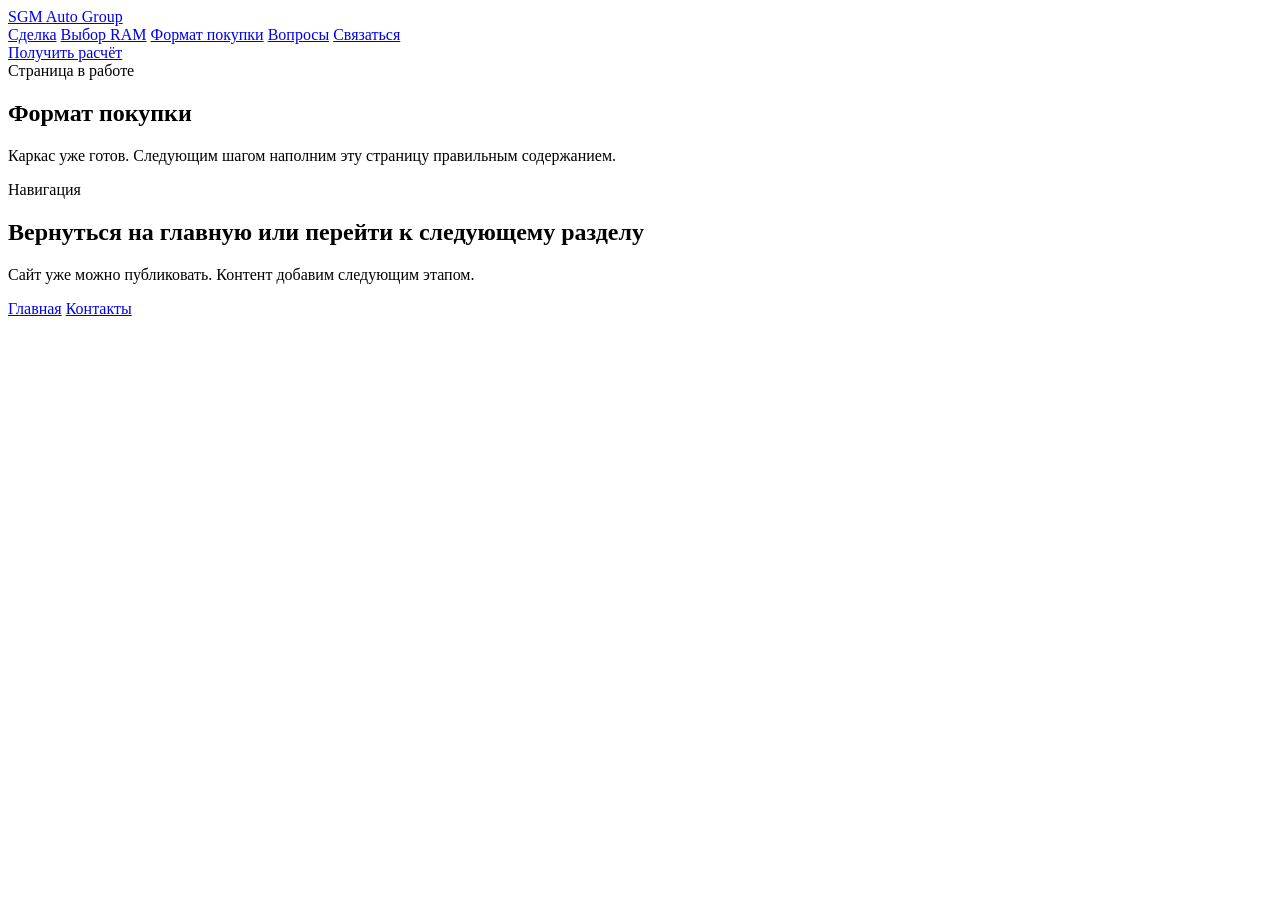
==== buy-format.html @ 488f742f "Add files via upload" ====
<!DOCTYPE html>
<html lang="ru">
<head>
  <meta charset="UTF-8" />
  <meta name="viewport" content="width=device-width, initial-scale=1.0" />
  <title>Формат покупки</title>

  <link rel="preconnect" href="https://fonts.googleapis.com">
  <link rel="preconnect" href="https://fonts.gstatic.com" crossorigin>
  <link href="https://fonts.googleapis.com/css2?family=Jost:wght@300;400;600;700&display=swap" rel="stylesheet">

  <link rel="stylesheet" href="assets/css/variables.css" />
  <link rel="stylesheet" href="assets/css/style.css" />
</head>
<body>
  <div class="top-gradient-line"></div>

  <header class="site-header">
    <div class="container header-inner">
      <a href="index.html" class="logo">SGM <span>Auto Group</span></a>

      <nav class="main-nav">
        <a href="deal-structure.html">Сделка</a>
        <a href="choose-ram.html">Выбор RAM</a>
        <a href="buy-format.html">Формат покупки</a>
        <a href="risks-faq.html">Вопросы</a>
        <a href="contact.html">Связаться</a>
      </nav>

      <a class="header-cta" href="contact.html">Получить расчёт</a>
    </div>
  </header>

  <main>
    <section class="section">
      <div class="container">
        <div class="section-head">
          <div class="eyebrow">Страница в работе</div>
          <h1>Формат покупки</h1>
          <p>Каркас уже готов. Следующим шагом наполним эту страницу правильным содержанием.</p>
        </div>

        <div class="cta-block card cta-premium">
          <div>
            <div class="eyebrow">Навигация</div>
            <h2>Вернуться на главную или перейти к следующему разделу</h2>
            <p>Сайт уже можно публиковать. Контент добавим следующим этапом.</p>
          </div>
          <div class="cta-actions">
            <a class="btn btn-gold" href="index.html">Главная</a>
            <a class="btn btn-dark" href="contact.html">Контакты</a>
          </div>
        </div>
      </div>
    </section>
  </main>

  <script src="assets/js/app.js"></script>
</body>
</html>
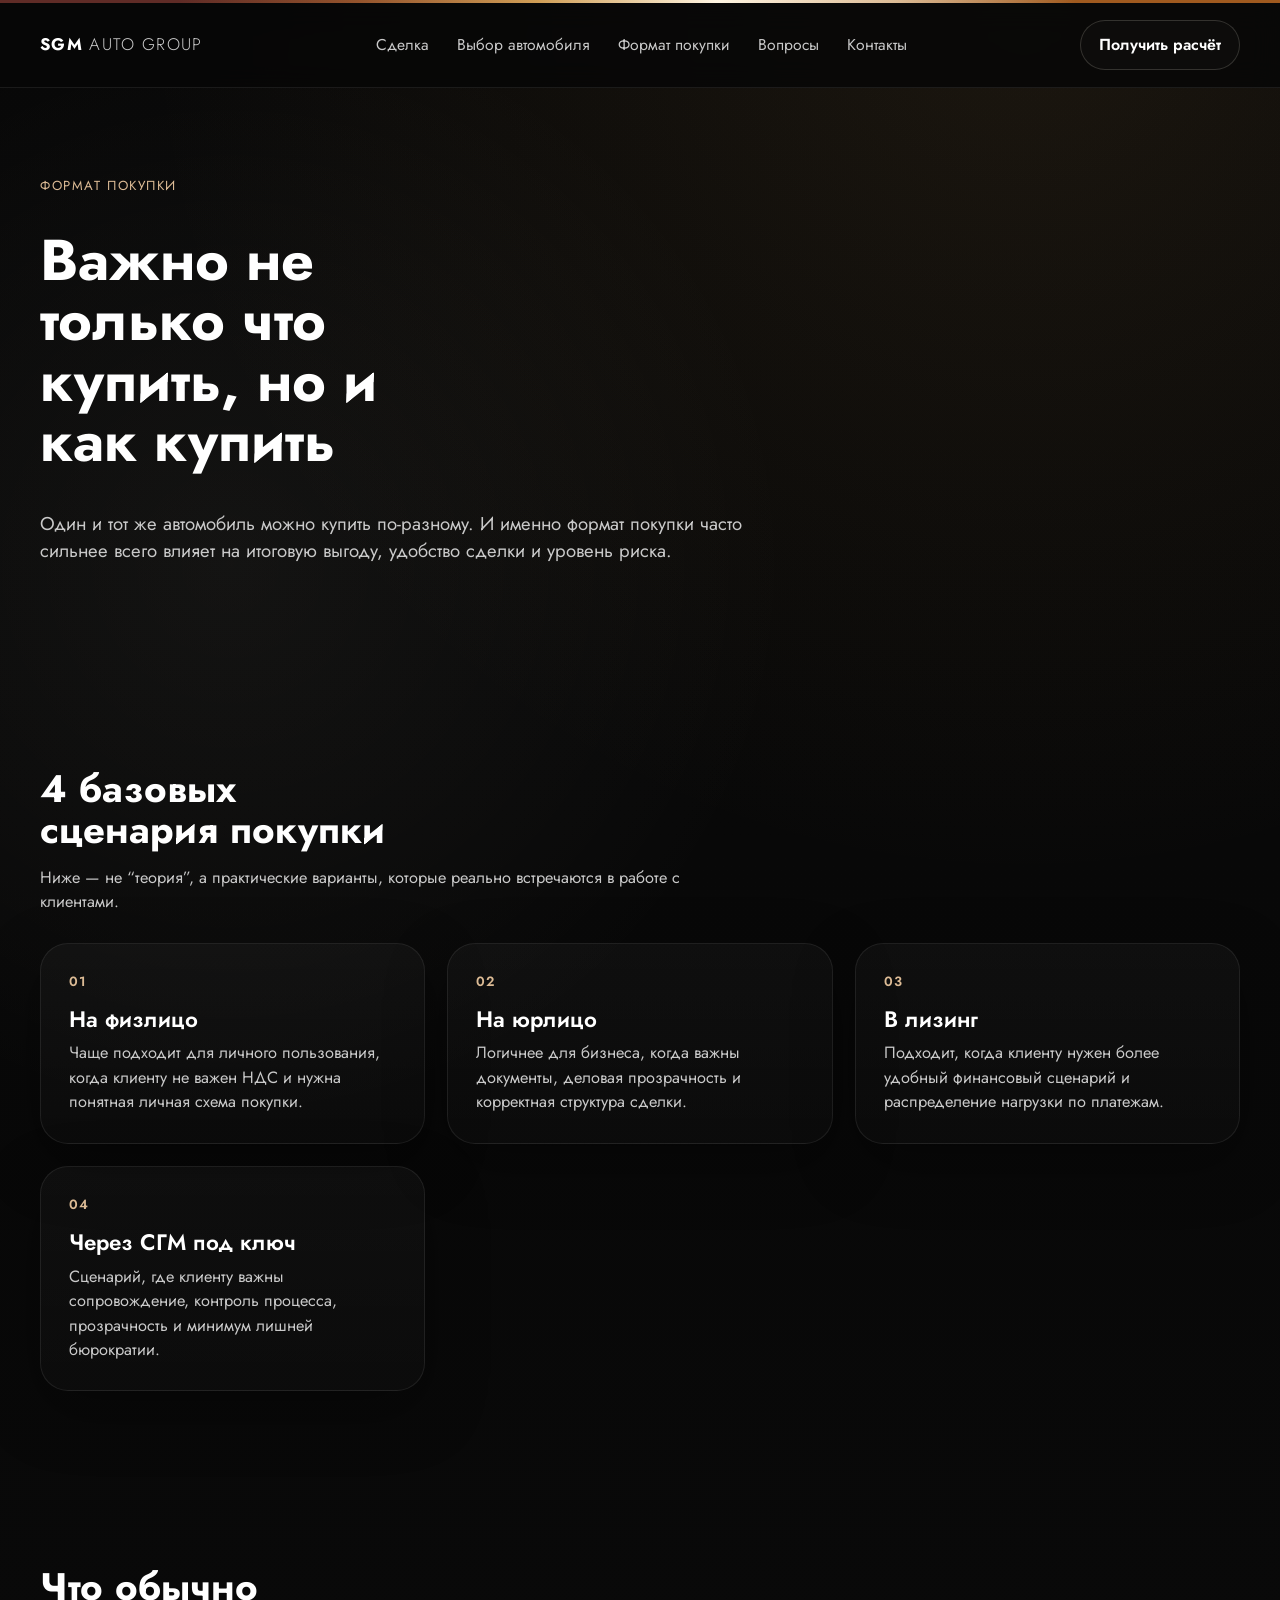
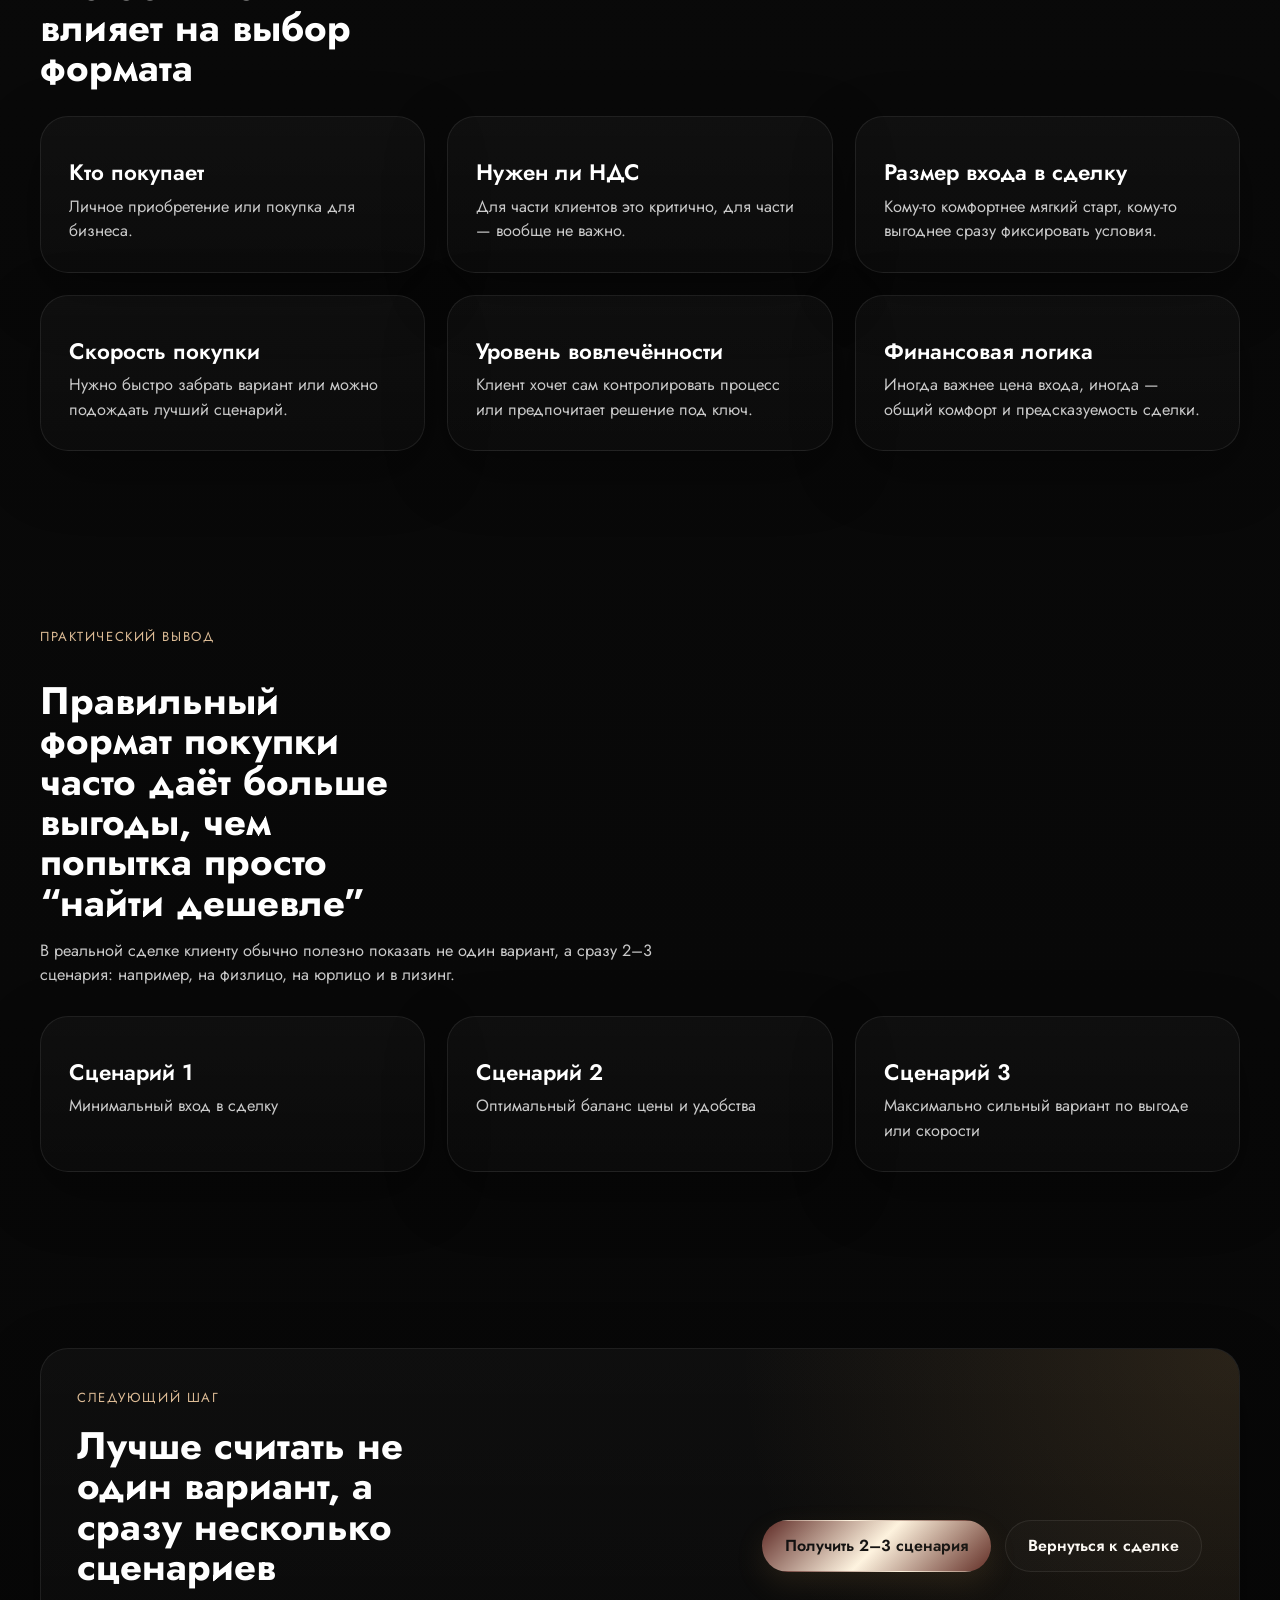
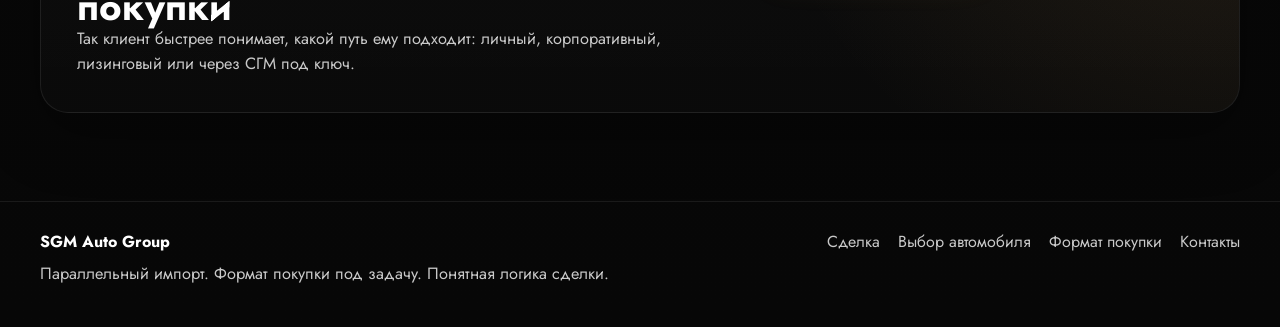
==== commit 514335bf: "Update buy-format.html" ====
--- a/buy-format.html
+++ b/buy-format.html
@@ -3,7 +3,8 @@
 <head>
   <meta charset="UTF-8" />
   <meta name="viewport" content="width=device-width, initial-scale=1.0" />
-  <title>Формат покупки</title>
+  <title>Формат покупки — SGM Auto Group</title>
+  <meta name="description" content="Какой формат покупки автомобиля подходит именно вам: физлицо, юрлицо, лизинг или сопровождение через СГМ." />
 
   <link rel="preconnect" href="https://fonts.googleapis.com">
   <link rel="preconnect" href="https://fonts.gstatic.com" crossorigin>
@@ -12,6 +13,7 @@
   <link rel="stylesheet" href="assets/css/variables.css" />
   <link rel="stylesheet" href="assets/css/style.css" />
 </head>
+
 <body>
   <div class="top-gradient-line"></div>
 
@@ -21,10 +23,10 @@
 
       <nav class="main-nav">
         <a href="deal-structure.html">Сделка</a>
-        <a href="choose-ram.html">Выбор RAM</a>
+        <a href="choose-ram.html">Выбор автомобиля</a>
         <a href="buy-format.html">Формат покупки</a>
         <a href="risks-faq.html">Вопросы</a>
-        <a href="contact.html">Связаться</a>
+        <a href="contact.html">Контакты</a>
       </nav>
 
       <a class="header-cta" href="contact.html">Получить расчёт</a>
@@ -32,29 +34,183 @@
   </header>
 
   <main>
-    <section class="section">
-      <div class="container">
-        <div class="section-head">
-          <div class="eyebrow">Страница в работе</div>
-          <h1>Формат покупки</h1>
-          <p>Каркас уже готов. Следующим шагом наполним эту страницу правильным содержанием.</p>
-        </div>
-
-        <div class="cta-block card cta-premium">
+
+    <section class="section">
+      <div class="container">
+        <div class="section-head">
+          <div class="eyebrow">Формат покупки</div>
+          <h1>Важно не только что купить, но и как купить</h1>
+          <p class="lead">
+            Один и тот же автомобиль можно купить по-разному.
+            И именно формат покупки часто сильнее всего влияет на итоговую выгоду,
+            удобство сделки и уровень риска.
+          </p>
+        </div>
+      </div>
+    </section>
+
+    <section class="section">
+      <div class="container">
+        <div class="section-head">
+          <h2>4 базовых сценария покупки</h2>
+          <p>
+            Ниже — не “теория”, а практические варианты, которые реально встречаются в работе с клиентами.
+          </p>
+        </div>
+
+        <div class="card-grid three-up">
+
+          <article class="card info-card">
+            <div class="card-step">01</div>
+            <h3>На физлицо</h3>
+            <p>
+              Чаще подходит для личного пользования, когда клиенту не важен НДС
+              и нужна понятная личная схема покупки.
+            </p>
+          </article>
+
+          <article class="card info-card">
+            <div class="card-step">02</div>
+            <h3>На юрлицо</h3>
+            <p>
+              Логичнее для бизнеса, когда важны документы,
+              деловая прозрачность и корректная структура сделки.
+            </p>
+          </article>
+
+          <article class="card info-card">
+            <div class="card-step">03</div>
+            <h3>В лизинг</h3>
+            <p>
+              Подходит, когда клиенту нужен более удобный финансовый сценарий
+              и распределение нагрузки по платежам.
+            </p>
+          </article>
+
+          <article class="card info-card">
+            <div class="card-step">04</div>
+            <h3>Через СГМ под ключ</h3>
+            <p>
+              Сценарий, где клиенту важны сопровождение,
+              контроль процесса, прозрачность и минимум лишней бюрократии.
+            </p>
+          </article>
+
+        </div>
+      </div>
+    </section>
+
+    <section class="section">
+      <div class="container">
+        <div class="section-head">
+          <h2>Что обычно влияет на выбор формата</h2>
+        </div>
+
+        <div class="card-grid three-up">
+
+          <article class="card info-card">
+            <h3>Кто покупает</h3>
+            <p>Личное приобретение или покупка для бизнеса.</p>
+          </article>
+
+          <article class="card info-card">
+            <h3>Нужен ли НДС</h3>
+            <p>Для части клиентов это критично, для части — вообще не важно.</p>
+          </article>
+
+          <article class="card info-card">
+            <h3>Размер входа в сделку</h3>
+            <p>Кому-то комфортнее мягкий старт, кому-то выгоднее сразу фиксировать условия.</p>
+          </article>
+
+          <article class="card info-card">
+            <h3>Скорость покупки</h3>
+            <p>Нужно быстро забрать вариант или можно подождать лучший сценарий.</p>
+          </article>
+
+          <article class="card info-card">
+            <h3>Уровень вовлечённости</h3>
+            <p>Клиент хочет сам контролировать процесс или предпочитает решение под ключ.</p>
+          </article>
+
+          <article class="card info-card">
+            <h3>Финансовая логика</h3>
+            <p>Иногда важнее цена входа, иногда — общий комфорт и предсказуемость сделки.</p>
+          </article>
+
+        </div>
+      </div>
+    </section>
+
+    <section class="section">
+      <div class="container">
+        <div class="section-head">
+          <div class="eyebrow">Практический вывод</div>
+          <h2>Правильный формат покупки часто даёт больше выгоды, чем попытка просто “найти дешевле”</h2>
+          <p>
+            В реальной сделке клиенту обычно полезно показать не один вариант,
+            а сразу 2–3 сценария: например, на физлицо, на юрлицо и в лизинг.
+          </p>
+        </div>
+
+        <div class="card-grid three-up">
+
+          <article class="card info-card">
+            <h3>Сценарий 1</h3>
+            <p>Минимальный вход в сделку</p>
+          </article>
+
+          <article class="card info-card">
+            <h3>Сценарий 2</h3>
+            <p>Оптимальный баланс цены и удобства</p>
+          </article>
+
+          <article class="card info-card">
+            <h3>Сценарий 3</h3>
+            <p>Максимально сильный вариант по выгоде или скорости</p>
+          </article>
+
+        </div>
+      </div>
+    </section>
+
+    <section class="section">
+      <div class="container">
+        <div class="card cta-block cta-premium">
           <div>
-            <div class="eyebrow">Навигация</div>
-            <h2>Вернуться на главную или перейти к следующему разделу</h2>
-            <p>Сайт уже можно публиковать. Контент добавим следующим этапом.</p>
+            <div class="eyebrow">Следующий шаг</div>
+            <h2>Лучше считать не один вариант, а сразу несколько сценариев покупки</h2>
+            <p>
+              Так клиент быстрее понимает, какой путь ему подходит:
+              личный, корпоративный, лизинговый или через СГМ под ключ.
+            </p>
           </div>
+
           <div class="cta-actions">
-            <a class="btn btn-gold" href="index.html">Главная</a>
-            <a class="btn btn-dark" href="contact.html">Контакты</a>
+            <a class="btn btn-gold" href="contact.html">Получить 2–3 сценария</a>
+            <a class="btn btn-dark" href="deal-structure.html">Вернуться к сделке</a>
           </div>
         </div>
       </div>
     </section>
+
   </main>
+
+  <footer class="site-footer">
+    <div class="container footer-inner">
+      <div>
+        <div class="footer-brand">SGM Auto Group</div>
+        <p>Параллельный импорт. Формат покупки под задачу. Понятная логика сделки.</p>
+      </div>
+      <div class="footer-links">
+        <a href="deal-structure.html">Сделка</a>
+        <a href="choose-ram.html">Выбор автомобиля</a>
+        <a href="buy-format.html">Формат покупки</a>
+        <a href="contact.html">Контакты</a>
+      </div>
+    </div>
+  </footer>
 
   <script src="assets/js/app.js"></script>
 </body>
-</html>+</html>
--- a/assets/css/variables.css
+++ b/assets/css/variables.css
@@ -0,0 +1,39 @@
+:root {
+  --bg: #070707;
+  --surface: #111111;
+  --surface-soft: #141414;
+  --text: #ffffff;
+  --text-soft: #c9c9c9;
+  --text-muted: #9f9f9f;
+  --line: rgba(255, 255, 255, 0.08);
+
+  --gold-dark: #5f2b26;
+  --gold-bronze: #94532c;
+  --gold-main: #d09e56;
+  --gold-light: #fff5e2;
+  --gold-soft: #dcbb95;
+  --gold-deep: #a05a1f;
+
+  --gradient-main: linear-gradient(135deg, #5f2b26 0%, #fff5e2 50%, #5f2b26 100%);
+  --gradient-line: linear-gradient(
+    90deg,
+    #5f2b26 0%,
+    #5f2b26 14%,
+    #94532c 28%,
+    #d09e56 42%,
+    #fff5e2 56%,
+    #dcbb95 70%,
+    #a05a1f 84%,
+    #a05a1f 100%
+  );
+
+  --radius-xl: 28px;
+  --radius-lg: 22px;
+  --radius-md: 16px;
+  --radius-sm: 12px;
+
+  --shadow-soft: 0 20px 60px rgba(0, 0, 0, 0.35);
+  --shadow-gold: 0 12px 30px rgba(208, 158, 86, 0.12);
+
+  --container: 1200px;
+}
--- a/assets/css/style.css
+++ b/assets/css/style.css
@@ -0,0 +1,400 @@
+* {
+  box-sizing: border-box;
+}
+
+html {
+  scroll-behavior: smooth;
+}
+
+body {
+  margin: 0;
+  font-family: 'Jost', sans-serif;
+  background:
+    radial-gradient(circle at 80% 0%, rgba(208,158,86,.10), transparent 24%),
+    radial-gradient(circle at 18% 16%, rgba(255,245,226,.05), transparent 18%),
+    linear-gradient(180deg, #070707 0%, #090909 48%, #070707 100%);
+  color: var(--text);
+  line-height: 1.5;
+  -webkit-font-smoothing: antialiased;
+  text-rendering: optimizeLegibility;
+}
+
+a {
+  color: inherit;
+  text-decoration: none;
+}
+
+img {
+  display: block;
+  max-width: 100%;
+}
+
+.container {
+  width: min(100% - 32px, var(--container));
+  margin-inline: auto;
+}
+
+.section {
+  padding: 88px 0;
+}
+
+.top-gradient-line {
+  height: 3px;
+  background: var(--gradient-line);
+}
+
+.site-header {
+  position: sticky;
+  top: 0;
+  z-index: 20;
+  background: rgba(7, 7, 7, 0.82);
+  backdrop-filter: blur(14px);
+  border-bottom: 1px solid var(--line);
+}
+
+.header-inner {
+  display: flex;
+  align-items: center;
+  justify-content: space-between;
+  gap: 20px;
+  min-height: 84px;
+}
+
+.logo {
+  font-size: 1.05rem;
+  font-weight: 700;
+  letter-spacing: 0.08em;
+  text-transform: uppercase;
+}
+
+.logo span {
+  color: var(--text-soft);
+  font-weight: 300;
+}
+
+.main-nav {
+  display: flex;
+  align-items: center;
+  gap: 28px;
+}
+
+.main-nav a {
+  color: var(--text-soft);
+  font-size: 0.98rem;
+}
+
+.main-nav a:hover,
+.text-link:hover {
+  color: var(--gold-light);
+}
+
+.header-cta {
+  border: 1px solid rgba(255, 245, 226, 0.16);
+  border-radius: 999px;
+  padding: 12px 18px;
+  font-weight: 600;
+  background: rgba(255, 255, 255, 0.02);
+}
+
+.hero {
+  padding-top: 64px;
+}
+
+.hero-grid {
+  display: grid;
+  grid-template-columns: 1.15fr 0.85fr;
+  gap: 32px;
+  align-items: center;
+}
+
+.eyebrow {
+  display: inline-flex;
+  margin-bottom: 18px;
+  font-size: 0.82rem;
+  letter-spacing: 0.12em;
+  text-transform: uppercase;
+  color: var(--gold-soft);
+}
+
+h1,
+h2,
+h3,
+h4 {
+  margin: 0;
+  line-height: 1.05;
+}
+
+h1 {
+  font-size: clamp(2.4rem, 4.5vw, 5.3rem);
+  font-weight: 700;
+  max-width: 10ch;
+}
+
+h2 {
+  font-size: clamp(2rem, 3vw, 3.4rem);
+  font-weight: 700;
+  max-width: 14ch;
+}
+
+h3 {
+  font-size: 1.4rem;
+  font-weight: 600;
+}
+
+p {
+  margin: 0;
+  color: var(--text-soft);
+  font-size: 1.02rem;
+}
+
+.lead {
+  font-size: 1.16rem;
+  max-width: 62ch;
+  margin-top: 22px;
+}
+
+.hero-actions,
+.cta-actions {
+  display: flex;
+  flex-wrap: wrap;
+  gap: 14px;
+  margin-top: 30px;
+}
+
+.btn {
+  display: inline-flex;
+  align-items: center;
+  justify-content: center;
+  min-height: 52px;
+  padding: 0 22px;
+  border-radius: 999px;
+  font-weight: 600;
+  border: 1px solid transparent;
+  transition: transform 0.2s ease, border-color 0.2s ease, background 0.2s ease;
+}
+
+.btn:hover {
+  transform: translateY(-1px);
+}
+
+.btn-gold {
+  color: #111111;
+  background: var(--gradient-main);
+  box-shadow: var(--shadow-gold);
+}
+
+.btn-dark {
+  color: var(--text);
+  background: rgba(255, 255, 255, 0.02);
+  border-color: rgba(255, 255, 255, 0.08);
+}
+
+.card {
+  background: linear-gradient(180deg, rgba(255,255,255,0.03) 0%, rgba(255,255,255,0.015) 100%);
+  border: 1px solid var(--line);
+  border-radius: var(--radius-xl);
+  box-shadow: var(--shadow-soft);
+}
+
+.glass-card {
+  backdrop-filter: blur(12px);
+}
+
+.hero-panel {
+  padding: 28px;
+}
+
+.panel-label,
+.card-step {
+  color: var(--gold-soft);
+  font-weight: 600;
+  letter-spacing: 0.08em;
+  text-transform: uppercase;
+  font-size: 0.84rem;
+}
+
+.panel-list {
+  display: grid;
+  gap: 14px;
+  margin-top: 18px;
+}
+
+.panel-item {
+  display: grid;
+  grid-template-columns: 52px 1fr;
+  gap: 16px;
+  align-items: start;
+  padding: 18px;
+  border: 1px solid rgba(255,255,255,0.06);
+  border-radius: var(--radius-lg);
+  background: rgba(255,255,255,0.02);
+}
+
+.panel-item p {
+  margin-top: 6px;
+  font-size: 0.98rem;
+}
+
+.panel-number {
+  display: inline-flex;
+  align-items: center;
+  justify-content: center;
+  width: 52px;
+  height: 52px;
+  border-radius: 50%;
+  background: rgba(255,245,226,0.04);
+  color: var(--gold-light);
+  font-weight: 700;
+}
+
+.section-head {
+  display: grid;
+  gap: 16px;
+  margin-bottom: 28px;
+}
+
+.section-head p {
+  max-width: 68ch;
+}
+
+.card-grid {
+  display: grid;
+  gap: 22px;
+}
+
+.three-up {
+  grid-template-columns: repeat(3, minmax(0, 1fr));
+}
+
+.info-card {
+  padding: 28px;
+}
+
+.info-card h3 {
+  margin-top: 16px;
+  margin-bottom: 10px;
+}
+
+.text-link {
+  display: inline-flex;
+  margin-top: 18px;
+  color: var(--gold-light);
+  font-weight: 600;
+}
+
+.cta-block {
+  display: grid;
+  grid-template-columns: 1.2fr 0.8fr;
+  gap: 24px;
+  align-items: center;
+  padding: 36px;
+}
+
+.cta-premium {
+  position: relative;
+  overflow: hidden;
+}
+
+.cta-premium::before {
+  content: '';
+  position: absolute;
+  inset: 0;
+  background: radial-gradient(circle at top right, rgba(208, 158, 86, 0.14), transparent 40%);
+  pointer-events: none;
+}
+
+.site-footer {
+  border-top: 1px solid var(--line);
+  padding: 28px 0 40px;
+}
+
+.footer-inner {
+  display: flex;
+  justify-content: space-between;
+  gap: 24px;
+  align-items: flex-start;
+}
+
+.footer-brand {
+  font-weight: 700;
+  font-size: 1rem;
+  margin-bottom: 8px;
+}
+
+.footer-links {
+  display: flex;
+  flex-wrap: wrap;
+  gap: 18px;
+  color: var(--text-soft);
+}
+
+@media (max-width: 1080px) {
+  .hero-grid,
+  .cta-block,
+  .three-up {
+    grid-template-columns: 1fr;
+  }
+
+  h1 {
+    max-width: 12ch;
+  }
+
+  h2 {
+    max-width: 16ch;
+  }
+}
+
+@media (max-width: 820px) {
+  .main-nav {
+    display: none;
+  }
+
+  .header-inner {
+    min-height: 76px;
+  }
+
+  .section {
+    padding: 72px 0;
+  }
+
+  .hero {
+    padding-top: 36px;
+  }
+}
+
+@media (max-width: 560px) {
+  .container {
+    width: min(100% - 20px, var(--container));
+  }
+
+  .hero-panel,
+  .info-card,
+  .cta-block {
+    padding: 22px;
+  }
+
+  .panel-item {
+    grid-template-columns: 44px 1fr;
+    padding: 16px;
+  }
+
+  .panel-number {
+    width: 44px;
+    height: 44px;
+    font-size: 0.95rem;
+  }
+
+  .btn,
+  .header-cta {
+    width: 100%;
+  }
+
+  .hero-actions,
+  .cta-actions {
+    flex-direction: column;
+  }
+
+  .footer-inner {
+    flex-direction: column;
+  }
+}
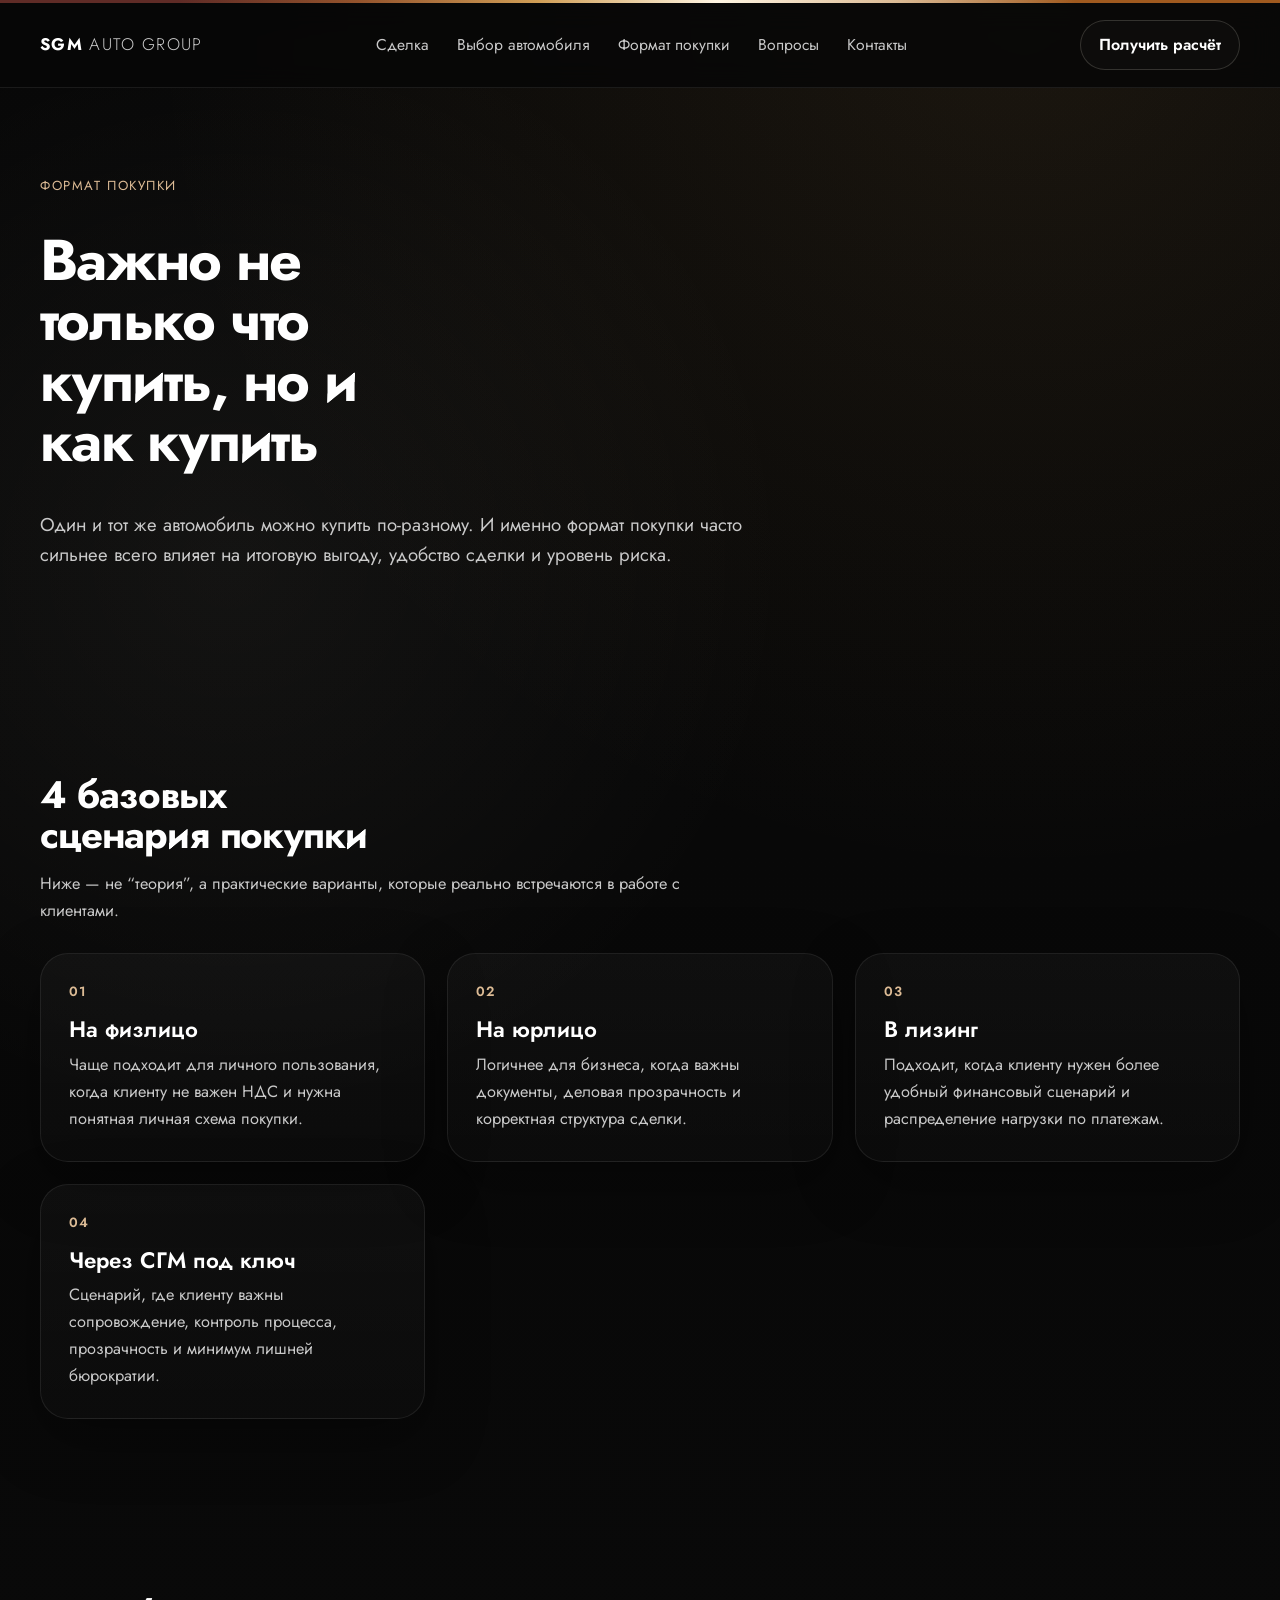
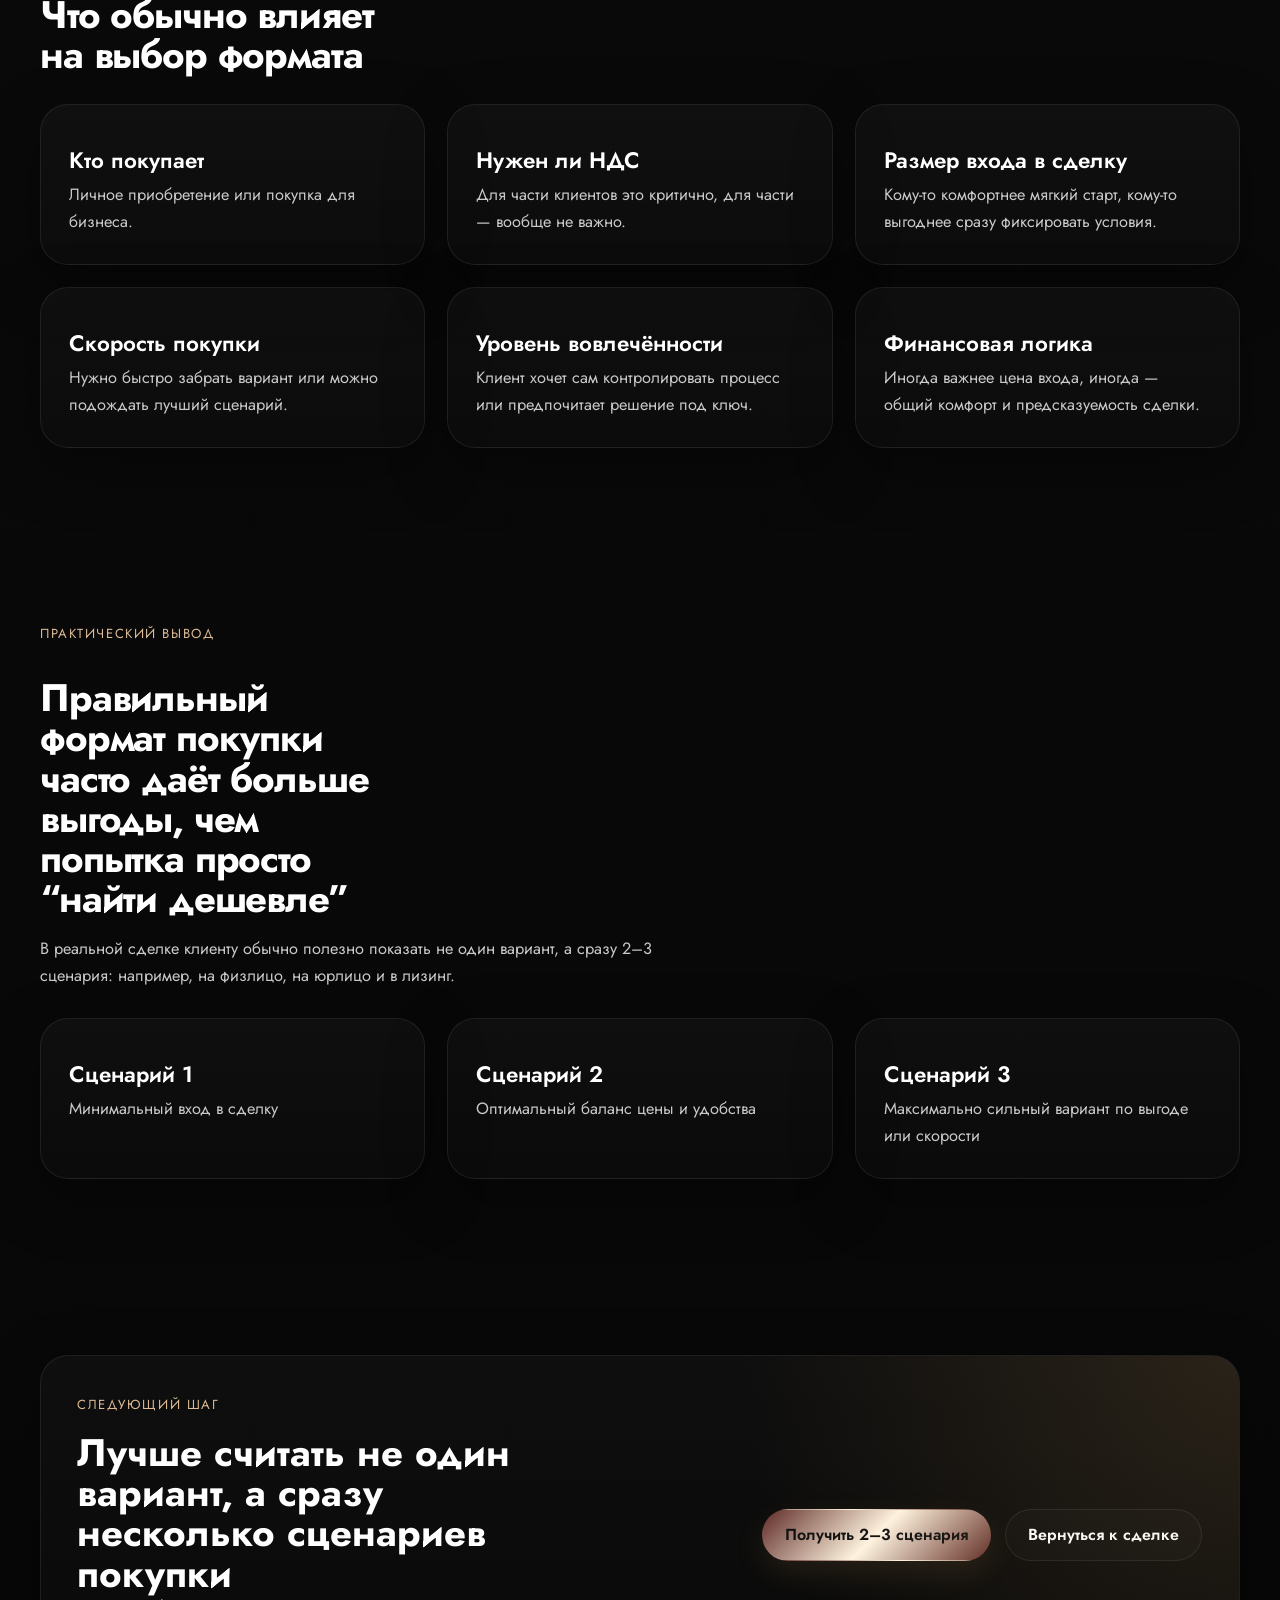
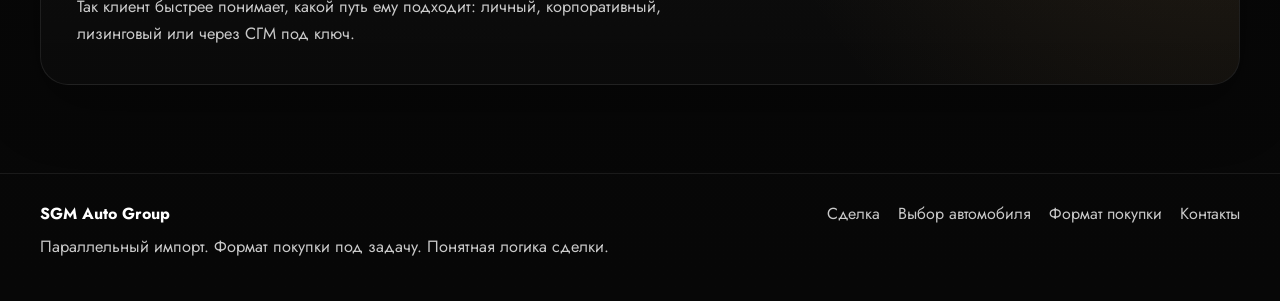
==== commit 98fecd12: "Update buy-format.html" ====
--- a/buy-format.html
+++ b/buy-format.html
@@ -23,7 +23,7 @@
 
       <nav class="main-nav">
         <a href="deal-structure.html">Сделка</a>
-        <a href="choose-ram.html">Выбор автомобиля</a>
+        <a href="car-selection.html">Выбор автомобиля</a>
         <a href="buy-format.html">Формат покупки</a>
         <a href="risks-faq.html">Вопросы</a>
         <a href="contact.html">Контакты</a>
@@ -204,7 +204,7 @@
       </div>
       <div class="footer-links">
         <a href="deal-structure.html">Сделка</a>
-        <a href="choose-ram.html">Выбор автомобиля</a>
+        <a href="car-selection.html">Выбор автомобиля</a>
         <a href="buy-format.html">Формат покупки</a>
         <a href="contact.html">Контакты</a>
       </div>
--- a/assets/css/style.css
+++ b/assets/css/style.css
@@ -398,3 +398,74 @@
     flex-direction: column;
   }
 }
+.section-head h1,
+.section-head h2 {
+  letter-spacing: -0.03em;
+}
+
+.info-card p,
+.panel-item p,
+.cta-block p,
+.footer-inner p,
+.section-head p {
+  line-height: 1.65;
+}
+
+.info-card,
+.panel-item,
+.hero-panel,
+.cta-block {
+  transition: transform 0.22s ease, border-color 0.22s ease, background 0.22s ease;
+}
+
+.info-card:hover,
+.panel-item:hover,
+.hero-panel:hover {
+  transform: translateY(-2px);
+  border-color: rgba(255, 245, 226, 0.14);
+}
+
+.card {
+  background:
+    linear-gradient(180deg, rgba(255,255,255,0.032) 0%, rgba(255,255,255,0.016) 100%);
+}
+
+.cta-block h2 {
+  max-width: 18ch;
+}
+
+.lead {
+  color: var(--text-soft);
+}
+
+.section-head {
+  max-width: 920px;
+}
+
+@media (max-width: 560px) {
+  .section-head {
+    gap: 14px;
+  }
+
+  .section-head p,
+  .lead,
+  .info-card p,
+  .panel-item p,
+  .cta-block p {
+    font-size: 0.98rem;
+  }
+
+  h1 {
+    font-size: clamp(2.1rem, 9vw, 3.2rem);
+    max-width: 100%;
+  }
+
+  h2 {
+    font-size: clamp(1.7rem, 7vw, 2.3rem);
+    max-width: 100%;
+  }
+
+  .info-card h3 {
+    font-size: 1.2rem;
+  }
+}
